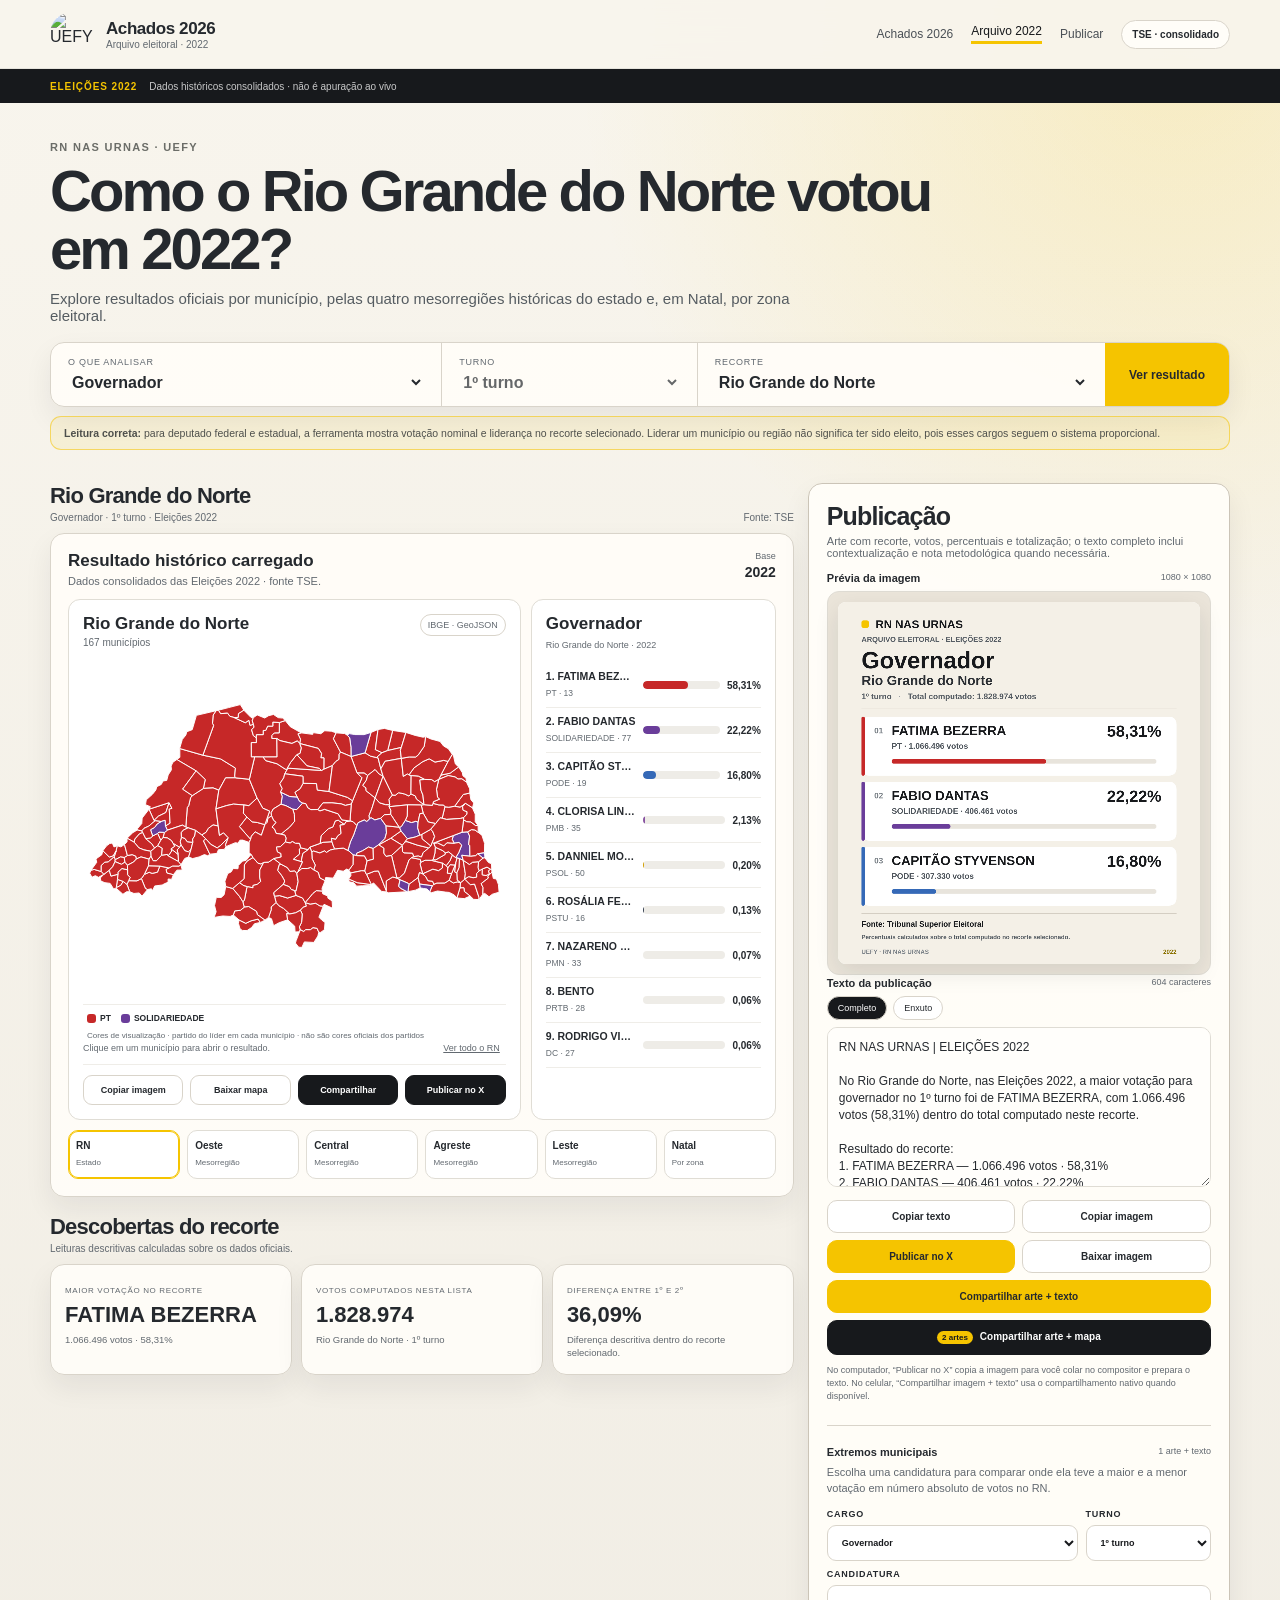
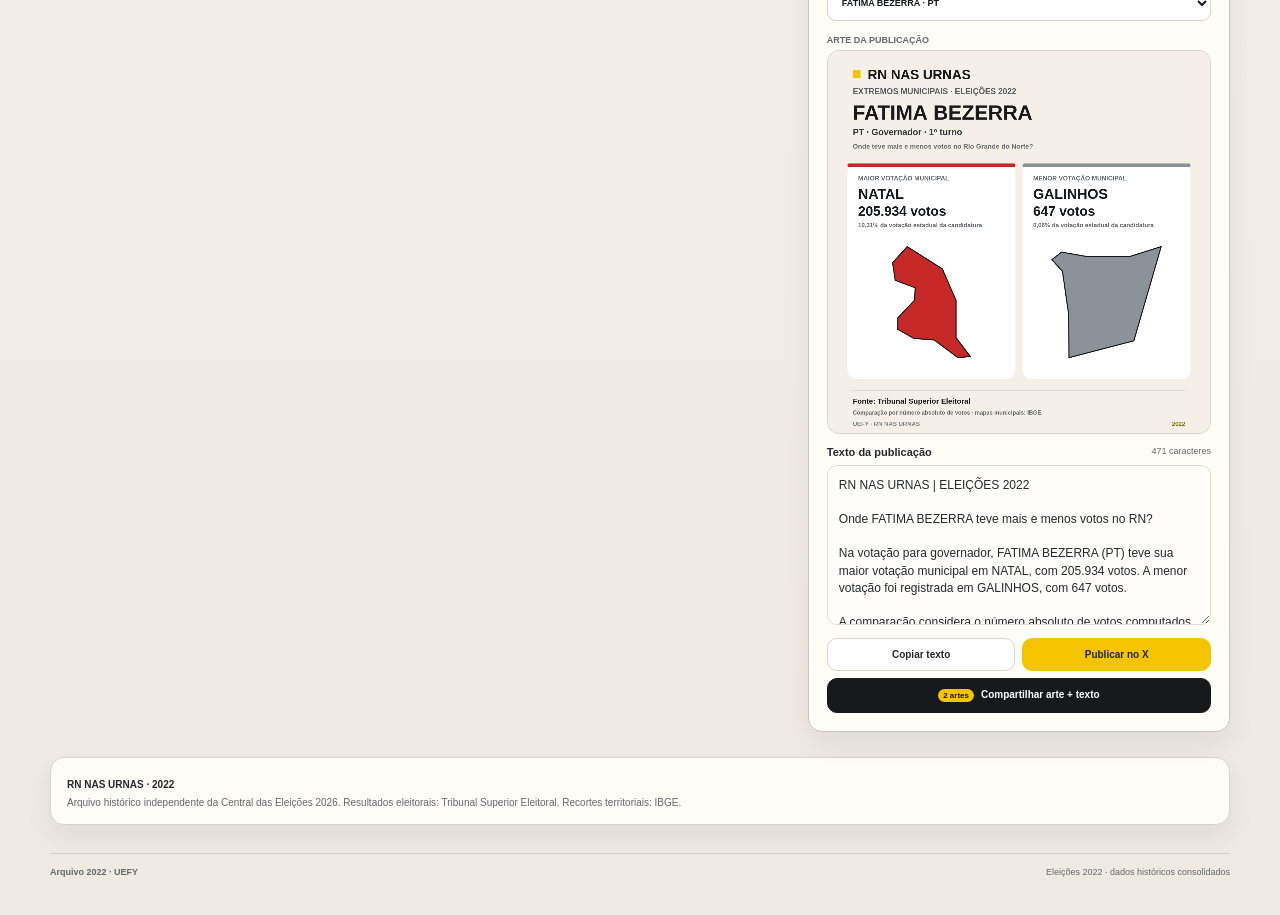
==== arquivo-2022.html @ 1b84d4f1 "feat: preserva RN nas Urnas como arquivo histórico 2022" ====
<!doctype html><html lang="pt-BR"><head><meta charset="utf-8"><meta name="viewport" content="width=device-width,initial-scale=1,viewport-fit=cover"><meta name="theme-color" content="#f5c400"><title>Arquivo 2022 · Achados 2026 | UEFY</title><link rel="stylesheet" href="rn2022-ui.css?v=20261003-22"></head><body>
<header class="topbar"><div class="wrap topbar-inner"><div class="brand"><img class="brandmark" src="https://uefyerryeni.github.io/uefyerryeni-logo.png" alt="UEFY"><div class="brandtext"><strong>Achados 2026</strong><span>Arquivo eleitoral · 2022</span></div></div><nav class="nav"><a href="index.html">Achados 2026</a><a class="active" href="#explorar">Arquivo 2022</a><a href="#publicacao">Publicar</a><span class="official">TSE · consolidado</span></nav></div></header>
<div class="archive-strip"><div class="wrap"><b>ELEIÇÕES 2022</b><span>Dados históricos consolidados · não é apuração ao vivo</span></div></div>
<main><section class="hero"><div class="wrap"><div class="eyebrow">RN NAS URNAS · UEFY</div><h1>Como o Rio Grande do Norte votou em 2022?</h1><p>Explore resultados oficiais por município, pelas quatro mesorregiões históricas do estado e, em Natal, por zona eleitoral.</p>
<div class="toolbar card" id="explorar"><label class="field"><span>O que analisar</span><select id="officeSelect"><option value="gov">Governador</option><option value="sen">Senador</option><option value="depf">Deputado federal</option><option value="depe">Deputado estadual</option><option value="pres">Presidente</option><option value="party">Partidos</option></select></label><label class="field"><span>Turno</span><select id="roundSelect"><option value="1">1º turno</option><option value="2">2º turno</option></select></label><label class="field"><span>Recorte</span><select id="scopeSelect"><option value="state">Rio Grande do Norte</option><option value="meso">Mesorregião</option><option value="municipality">Município</option><option value="natalzone">Natal · zona eleitoral</option></select></label><button class="go" id="applyBtn">Ver resultado</button></div>
<div class="subfilters card" id="subfilters"><label id="mesoField" hidden><span>Mesorregião</span><select id="mesoSelect"><option>Oeste Potiguar</option><option>Central Potiguar</option><option>Agreste Potiguar</option><option>Leste Potiguar</option></select></label><label id="munField" hidden><span>Município</span><input id="municipalityInput" list="municipios" placeholder="Busque um município"></label><label id="zoneField" hidden><span>Zona eleitoral de Natal</span><select id="zoneSelect"></select></label><label id="partyField" hidden><span>Partidos em</span><select id="partyOfficeSelect"><option value="Senador">Senado</option><option value="Deputado Federal">Deputado federal</option><option value="Deputado Estadual">Deputado estadual</option></select></label></div>
<div class="notice"><b>Leitura correta:</b> para deputado federal e estadual, a ferramenta mostra votação nominal e liderança no recorte selecionado. Liderar um município ou região não significa ter sido eleito, pois esses cargos seguem o sistema proporcional.</div></div></section>
<section class="wrap main-grid"><div class="analysis"><div class="section-head"><div><h2 id="viewTitle">Rio Grande do Norte</h2><span id="viewSubtitle">Governador · 1º turno · Eleições 2022</span></div><span class="sourcehint">Fonte: TSE</span></div>
<section class="card status-card"><div class="status-top"><div><strong id="statusTitle">Carregando dados históricos</strong><p id="statusText">Preparando a base oficial das Eleições 2022.</p></div><div class="updated">Base<strong>2022</strong></div></div>
<div class="map-result-grid"><article class="map-card"><div class="map-title"><div><h3>Rio Grande do Norte</h3><p>167 municípios</p></div><span>IBGE · GeoJSON</span></div><svg id="rnMap" viewBox="0 0 760 560" aria-label="Mapa dos municípios do Rio Grande do Norte"></svg><div class="map-foot"><span id="mapHint">Clique em um município para abrir o resultado.</span><button id="clearMap">Ver todo o RN</button></div>
  <div class="map-share-actions" id="mapShareActions">
    <button class="map-share-btn" id="copyMapImage">Copiar imagem</button>
    <button class="map-share-btn" id="downloadMap">Baixar mapa</button>
    <button class="map-share-btn primary" id="shareMap">Compartilhar</button>
    <button class="map-share-btn primary" id="openMapX">Publicar no X</button>
  </div>
  <canvas id="mapShareCanvas" width="1080" height="1080" hidden></canvas></article>
<article class="result-panel"><div class="result-head"><div><h3 id="resultTitle">Resultado</h3><small id="resultMeta">Eleições 2022</small></div></div><div id="resultRows" class="result-rows"><div class="empty">Carregando a base oficial…</div></div></article></div>
<div class="territory-bar"><button data-scope="state" class="active"><b>RN</b><span>Estado</span></button><button data-meso="Oeste Potiguar"><b>Oeste</b><span>Mesorregião</span></button><button data-meso="Central Potiguar"><b>Central</b><span>Mesorregião</span></button><button data-meso="Agreste Potiguar"><b>Agreste</b><span>Mesorregião</span></button><button data-meso="Leste Potiguar"><b>Leste</b><span>Mesorregião</span></button><button data-scope="natalzone"><b>Natal</b><span>Por zona</span></button></div></section>
<section class="insights"><div class="section-head"><div><h2>Descobertas do recorte</h2><span>Leituras descritivas calculadas sobre os dados oficiais.</span></div></div><div class="insight-grid" id="insights"><article class="card"><span>AGUARDANDO BASE</span><strong>—</strong><p>Os destaques aparecerão após a validação dos dados.</p></article></div></section></div>
<aside class="card publisher" id="publicacao"><h2>Publicação</h2><p class="sub">Arte com recorte, votos, percentuais e totalização; o texto completo inclui contextualização e nota metodológica quando necessária.</p><div class="block-title"><span>Prévia da imagem</span><span>1080 × 1080</span></div><div class="canvas-box"><canvas id="shareCanvas" width="1080" height="1080"></canvas></div><div class="block-title text-title"><span>Texto da publicação</span><span id="charCount">0 caracteres</span></div><div class="text-mode-switch"><button class="active" data-mode="full">Completo</button><button data-mode="compact">Enxuto</button></div><textarea id="postText"></textarea><div class="actions"><button class="btn" id="copyText">Copiar texto</button><button class="btn" id="copyImage">Copiar imagem</button><button class="btn primary" id="openX">Publicar no X</button><button class="btn" id="downloadImage">Baixar imagem</button><button class="btn primary full" id="shareBundle">Compartilhar arte + texto</button><button class="btn dual-share full" id="shareBoth">Compartilhar arte + mapa</button></div><p class="share-note">No computador, “Publicar no X” copia a imagem para você colar no compositor e prepara o texto. No celular, “Compartilhar imagem + texto” usa o compartilhamento nativo quando disponível.</p><section class="extreme-tool" id="extremeTool" hidden><div class="block-title"><span>Extremos municipais</span><span>1 arte + texto</span></div><p class="extreme-help">Escolha uma candidatura para comparar onde ela teve a maior e a menor votação em número absoluto de votos no RN.</p><div class="extreme-quick-controls"><label class="extreme-label">Cargo<select id="extremeOffice"><option value="gov">Governador</option><option value="sen">Senador</option><option value="depf">Deputado federal</option><option value="depe">Deputado estadual</option><option value="pres">Presidente</option></select></label><label class="extreme-label">Turno<select id="extremeRound"><option value="1">1º turno</option><option value="2">2º turno</option></select></label></div><label class="extreme-label">Candidatura<select id="extremeCandidate"></select></label><div class="extreme-previews single"><div><small>Arte da publicação</small><canvas id="extremeDataCanvas" width="1080" height="1080"></canvas></div></div><div class="block-title text-title"><span>Texto da publicação</span><span id="extremeCharCount">0 caracteres</span></div><textarea id="extremePostText"></textarea><div class="actions"><button class="btn" id="copyExtremeText">Copiar texto</button><button class="btn primary" id="openExtremeX">Publicar no X</button><button class="btn dual-share full" id="shareExtremes">Compartilhar arte + texto</button></div></section></aside></section>
<section class="wrap about" id="sobre"><div class="card"><b>RN NAS URNAS · 2022</b><p>Arquivo histórico independente da Central das Eleições 2026. Resultados eleitorais: Tribunal Superior Eleitoral. Recortes territoriais: IBGE.</p></div></section>
<datalist id="municipios"></datalist></main><footer class="foot"><div class="wrap footline"><strong>Arquivo 2022 · UEFY</strong><span>Eleições 2022 · dados históricos consolidados</span></div></footer><nav class="mobile-dock"><a href="#explorar">Filtros</a><a href="#extremeTool" id="mobileExtremeLink">Extremos</a><a href="#publicacao">Publicar</a><a href="#sobre">Sobre</a></nav><button class="to-top" id="toTop">↑</button><script>window.__rn2022Booted=false;setTimeout(()=>{if(!window.__rn2022Booted){const t=document.getElementById("statusTitle"),p=document.getElementById("statusText");if(t)t.textContent="Tentando carregamento alternativo";if(p)p.textContent="Um bloqueador do navegador pode ter impedido o arquivo principal. Tentando rota alternativa.";const s=document.createElement("script");s.src="app.js?v=20261003-22";document.body.appendChild(s)}},3000);</script><script src="rn2022-core.js?v=20261003-22" onerror="this.onerror=null;this.src='app.js?v=20261003-22'"></script></body></html>
---- rn2022-ui.css ----
:root{--yellow:#f5c400;--ink:#17191c;--text:#25292e;--muted:#626970;--bg:#eeeae1;--surface:#fffdf8;--soft:#f6f2e9;--rule:#d9d4ca;--shadow:0 12px 28px rgba(25,31,38,.07);--radius:14px}*{box-sizing:border-box}html{scroll-behavior:smooth}body{margin:0;font-family:Inter,ui-sans-serif,-apple-system,BlinkMacSystemFont,"Segoe UI",Roboto,Arial,sans-serif;color:var(--text);background:radial-gradient(circle at 92% 2%,rgba(245,196,0,.18),transparent 22%),linear-gradient(180deg,#f8f5ed 0%,#eeeae1 100%)}button,select,input,textarea{font:inherit;color:inherit}button{cursor:pointer}.wrap{width:min(1180px,calc(100% - 32px));margin:auto}.card{background:rgba(255,253,248,.96);border:1px solid var(--rule);border-radius:var(--radius);box-shadow:var(--shadow)}.topbar{position:sticky;top:0;z-index:50;background:rgba(248,245,237,.92);backdrop-filter:blur(18px);border-bottom:1px solid rgba(23,25,28,.08)}.topbar-inner{height:68px;display:flex;align-items:center;gap:18px}.brand{display:flex;align-items:center;gap:12px}.brandmark{width:44px;height:44px;border-radius:50%;object-fit:cover}.brandtext strong{display:block;font-size:17px;letter-spacing:-.025em}.brandtext span{display:block;font-size:10px;color:var(--muted)}.nav{margin-left:auto;display:flex;align-items:center;gap:18px}.nav a{font-size:12px;color:#4b5056;text-decoration:none}.nav a.active{color:var(--ink);box-shadow:inset 0 -3px 0 var(--yellow);padding-bottom:6px}.official{font-size:10px;font-weight:700;border:1px solid var(--rule);background:var(--surface);border-radius:999px;padding:8px 10px}.archive-strip{background:var(--ink);color:#fff}.archive-strip .wrap{min-height:34px;display:flex;align-items:center;gap:12px;font-size:10px}.archive-strip b{color:var(--yellow);letter-spacing:.09em}.archive-strip span{opacity:.76}.hero{padding:38px 0 16px}.eyebrow{font-size:11px;color:#6b6d68;font-weight:700;letter-spacing:.12em}.hero h1{font-size:clamp(36px,5vw,58px);line-height:1;letter-spacing:-.05em;margin:9px 0 12px;max-width:920px;font-weight:650}.hero>div>p{font-size:15px;color:#555c61;max-width:780px;margin:0}.toolbar{display:grid;grid-template-columns:1.1fr .72fr 1.15fr auto;margin-top:18px;overflow:hidden}.field{padding:14px 17px}.field+.field{border-left:1px solid var(--rule)}.field span,.subfilters label span{display:block;font-size:9px;text-transform:uppercase;letter-spacing:.08em;color:var(--muted);margin-bottom:6px}.field select,.subfilters select,.subfilters input{width:100%;border:0;background:transparent;outline:0;font-weight:650}.go{border:0;background:var(--yellow);padding:0 24px;font-size:12px;font-weight:750}.subfilters{display:flex;margin-top:8px;overflow:hidden;box-shadow:none}.subfilters:empty{display:none}.subfilters label{flex:1;padding:12px 17px}.subfilters label+label{border-left:1px solid var(--rule)}.notice{margin-top:9px;border:1px solid rgba(245,196,0,.55);background:rgba(245,196,0,.09);border-radius:11px;padding:10px 13px;font-size:10.5px;color:#4e504c}.main-grid{display:grid;grid-template-columns:minmax(0,1.48fr) minmax(365px,.84fr);gap:14px;padding:17px 0}.section-head{display:flex;justify-content:space-between;align-items:end;margin-bottom:10px}.section-head h2{font-size:22px;margin:0;letter-spacing:-.035em}.section-head span{display:block;font-size:10px;color:var(--muted);margin-top:3px}.sourcehint{font-size:10px!important}.status-card{padding:17px}.status-top{display:flex;justify-content:space-between;gap:16px;margin-bottom:12px}.status-top strong{font-size:17px}.status-top p{margin:4px 0 0;color:var(--muted);font-size:11px}.updated{text-align:right;font-size:9px;color:var(--muted)}.updated strong{display:block;font-size:14px;color:var(--text);margin-top:3px}.map-result-grid{display:grid;grid-template-columns:minmax(0,1.3fr) minmax(245px,.7fr);gap:10px}.map-card,.result-panel{border:1px solid #e0ddd5;border-radius:12px;background:#fff;padding:14px}.map-title{display:flex;justify-content:space-between;gap:10px}.map-title h3{margin:0;font-size:17px}.map-title p{margin:3px 0 0;font-size:10px;color:var(--muted)}.map-title>span{font-size:9px;border:1px solid var(--rule);border-radius:999px;padding:5px 7px;height:max-content;color:var(--muted)}#rnMap{width:100%;height:350px;display:block;margin:3px 0}.rn-mun{fill:#f5c400;stroke:#fff;stroke-width:1;vector-effect:non-scaling-stroke;cursor:pointer;transition:.14s}.rn-mun:hover{filter:brightness(.92)}.rn-mun.active{fill:#17191c;stroke:#f5c400;stroke-width:2}.rn-mun.dim{opacity:.16;pointer-events:none}.map-foot{display:flex;justify-content:space-between;gap:10px;align-items:center;font-size:9px;color:var(--muted)}.map-foot button{border:0;background:transparent;font-size:9px;text-decoration:underline}.result-head h3{margin:0;font-size:17px}.result-head small{font-size:9px;color:var(--muted)}.result-rows{margin-top:11px}.result-row{display:grid;grid-template-columns:minmax(90px,1fr) 1fr auto;gap:7px;align-items:center;padding:7px 0;border-bottom:1px solid #efede8}.result-row .who{min-width:0}.result-row .who b{display:block;font-size:10.5px;white-space:nowrap;overflow:hidden;text-overflow:ellipsis}.result-row .who small{font-size:8.5px;color:var(--muted)}.result-row .bar{height:8px;border-radius:99px;background:#eeece7;overflow:hidden}.result-row .bar i{display:block;height:100%;background:#9ca5ac;border-radius:99px}.result-row .pct{font-size:10px;font-weight:750}.empty{font-size:11px;color:var(--muted);padding:20px 0}.territory-bar{display:grid;grid-template-columns:repeat(6,1fr);gap:7px;margin-top:10px}.territory-bar button{border:1px solid #e0ddd5;background:#fff;border-radius:10px;padding:9px 7px;text-align:left}.territory-bar button.active{border-color:var(--yellow);box-shadow:inset 0 0 0 1px var(--yellow)}.territory-bar b{display:block;font-size:10px}.territory-bar span{font-size:8px;color:var(--muted)}.publisher{padding:18px;position:sticky;top:84px;height:max-content}.publisher h2{margin:0;font-size:25px;letter-spacing:-.035em}.sub{font-size:11px;color:var(--muted);margin:4px 0 13px}.block-title{display:flex;justify-content:space-between;font-size:11px;font-weight:650;margin-bottom:7px}.block-title span:last-child{font-size:9px;color:var(--muted);font-weight:500}.canvas-box{border:1px solid #dfdcd4;border-radius:12px;background:#f8f5ee;padding:9px}.canvas-box canvas{display:block;width:100%;height:auto;border-radius:8px;background:#fff}.text-title{margin-top:11px}.text-mode-switch{display:flex;gap:6px;margin-bottom:7px}.text-mode-switch button{border:1px solid var(--rule);background:#fff;border-radius:999px;padding:6px 10px;font-size:9px}.text-mode-switch button.active{background:var(--ink);color:#fff}textarea{width:100%;min-height:160px;resize:vertical;border:1px solid #dfdcd4;border-radius:10px;background:#fff;padding:11px;font-size:12px;line-height:1.42;outline:0}.actions{display:grid;grid-template-columns:1fr 1fr;gap:7px;margin-top:9px}.btn{border:1px solid var(--rule);background:#fff;padding:10px;border-radius:10px;font-size:10px;font-weight:650}.btn.primary{background:var(--yellow);border-color:var(--yellow)}.btn.full{grid-column:1/-1}.share-note{font-size:9px;line-height:1.45;color:var(--muted)}.insights{margin-top:17px}.insight-grid{display:grid;grid-template-columns:repeat(3,1fr);gap:9px}.insight-grid article{padding:14px}.insight-grid span{font-size:8px;letter-spacing:.08em;color:var(--muted)}.insight-grid strong{display:block;font-size:22px;margin:5px 0}.insight-grid p{font-size:9.5px;color:var(--muted);margin:0;line-height:1.4}.about{padding:8px 0 20px}.about .card{padding:16px}.about b{font-size:10px}.about p{font-size:10px;color:var(--muted);margin:5px 0 0}.foot{padding:8px 0 38px}.footline{border-top:1px solid rgba(23,25,28,.12);padding-top:13px;display:flex;justify-content:space-between;font-size:9px;color:var(--muted)}.mobile-dock{display:none}.to-top{position:fixed;right:14px;bottom:16px;width:44px;height:44px;border:1px solid #0002;border-radius:50%;background:var(--yellow);opacity:0;pointer-events:none}.to-top.show{opacity:1;pointer-events:auto}
@media(max-width:980px){.main-grid{grid-template-columns:1fr}.publisher{position:static}.insight-grid{grid-template-columns:repeat(3,1fr)}}@media(max-width:760px){.wrap{width:calc(100% - 18px)}.nav a{display:none}.hero{padding-top:27px}.hero h1{font-size:36px}.toolbar{grid-template-columns:1fr 1fr}.go{min-height:52px;grid-column:1/-1}.map-result-grid{grid-template-columns:1fr}.territory-bar{grid-template-columns:repeat(3,1fr)}#rnMap{height:390px}.mobile-dock{position:fixed;z-index:45;left:8px;right:8px;bottom:8px;display:grid;grid-template-columns:repeat(3,1fr);background:rgba(23,25,28,.94);border-radius:14px;padding:5px}.mobile-dock a{color:#fff;text-decoration:none;text-align:center;padding:9px;font-size:9px}.mobile-dock a.active{background:var(--yellow);color:#17191c;border-radius:10px}.to-top{bottom:62px}.foot{padding-bottom:72px}}@media(max-width:520px){.wrap{width:calc(100% - 14px)}.brandtext strong{font-size:15px}.official{display:none}.archive-strip .wrap{justify-content:center}.archive-strip span{display:none}.hero h1{font-size:31px}.hero>div>p{font-size:12.5px}.toolbar{grid-template-columns:1fr}.field+.field{border-left:0;border-top:1px solid var(--rule)}.subfilters{display:block}.subfilters label+label{border-left:0;border-top:1px solid var(--rule)}.main-grid{padding-top:10px}.status-card{padding:9px}.map-card,.result-panel{padding:10px}#rnMap{height:340px}.territory-bar{grid-template-columns:repeat(2,1fr)}.insight-grid{grid-template-columns:1fr}.actions{grid-template-columns:1fr}.btn.full{grid-column:auto}.publisher{padding:13px}.footline{display:block}.footline span{display:block;margin-top:5px}}
.map-legend{display:flex;flex-wrap:wrap;gap:6px 10px;align-items:center;padding:8px 4px 2px;border-top:1px solid #efede8}.map-legend span{display:inline-flex;align-items:center;gap:4px;font-size:8.5px;font-weight:650}.map-legend i{width:9px;height:9px;border-radius:3px;display:inline-block}.map-legend small{width:100%;font-size:8px;color:var(--muted);margin-top:2px}.rn-mun.active{stroke:#17191c!important;stroke-width:3!important;filter:brightness(.94)}

[hidden]{display:none!important}#subfilters[hidden]{display:none!important}.map-legend{max-height:84px;overflow:auto}.result-row .bar i{transition:width .2s ease}

.publisher{border-color:#cbc4b7}.canvas-box{background:#ebe5da;padding:10px}.canvas-box canvas{box-shadow:0 8px 24px rgba(23,25,28,.10)}
.publisher .block-title{margin-top:2px}.publisher textarea{background:#fffefb}
@media(max-width:520px){.publisher h2{font-size:22px}.canvas-box{padding:6px}}

.map-share-actions{display:grid;grid-template-columns:repeat(4,minmax(0,1fr));gap:7px;margin-top:10px;padding-top:10px;border-top:1px solid #efede8}
.map-share-btn{border:1px solid var(--rule);background:#fff;border-radius:9px;padding:9px 8px;font-size:9px;font-weight:700}
.map-share-btn.primary{background:var(--ink);border-color:var(--ink);color:#fff}
.map-share-btn:hover{transform:translateY(-1px)}
@media(max-width:620px){.map-share-actions{grid-template-columns:1fr 1fr}.map-share-btn{font-size:10px;padding:11px 8px}}

.dual-share{background:var(--ink);border-color:var(--ink);color:#fff;position:relative}
.dual-share:before{content:"2 artes";display:inline-block;margin-right:7px;padding:2px 5px;border-radius:999px;background:var(--yellow);color:var(--ink);font-size:8px;font-weight:800}

.extreme-tool{margin-top:22px;padding-top:18px;border-top:1px solid var(--rule)}
.extreme-tool[hidden]{display:none}
.extreme-help{margin:7px 0 12px;color:var(--muted);font-size:11px;line-height:1.45}
.extreme-label{display:grid;gap:6px;font-size:9px;font-weight:800;text-transform:uppercase;letter-spacing:.08em}
.extreme-label select{width:100%;border:1px solid var(--rule);background:#fff;color:var(--ink);border-radius:9px;padding:11px 10px;font:700 11px inherit;text-transform:none;letter-spacing:0}
.extreme-previews{display:grid;grid-template-columns:1fr 1fr;gap:10px;margin:14px 0 12px}
.extreme-previews>div{min-width:0}
.extreme-previews small{display:block;margin-bottom:5px;color:var(--muted);font-size:9px;font-weight:800;text-transform:uppercase}
.extreme-previews canvas{display:block;width:100%;height:auto;border:1px solid var(--rule);border-radius:12px;background:#f4f0e7}
@media(max-width:620px){.extreme-previews{grid-template-columns:1fr}.extreme-help{font-size:12px}.extreme-label{font-size:10px}}

.extreme-previews.single{grid-template-columns:1fr}

.extreme-quick-controls{display:grid;grid-template-columns:2fr 1fr;gap:8px;margin:10px 0 8px}
#extremeTool{scroll-margin-top:78px}
@media(max-width:620px){
  .mobile-dock{grid-template-columns:repeat(4,1fr)}
  .mobile-dock a{font-size:9px}
  .extreme-quick-controls{position:sticky;top:8px;z-index:12;padding:8px;background:rgba(255,253,248,.96);border:1px solid var(--rule);border-radius:12px;box-shadow:0 8px 20px rgba(23,25,28,.08)}
  #extremeTool{scroll-margin-top:8px}
}
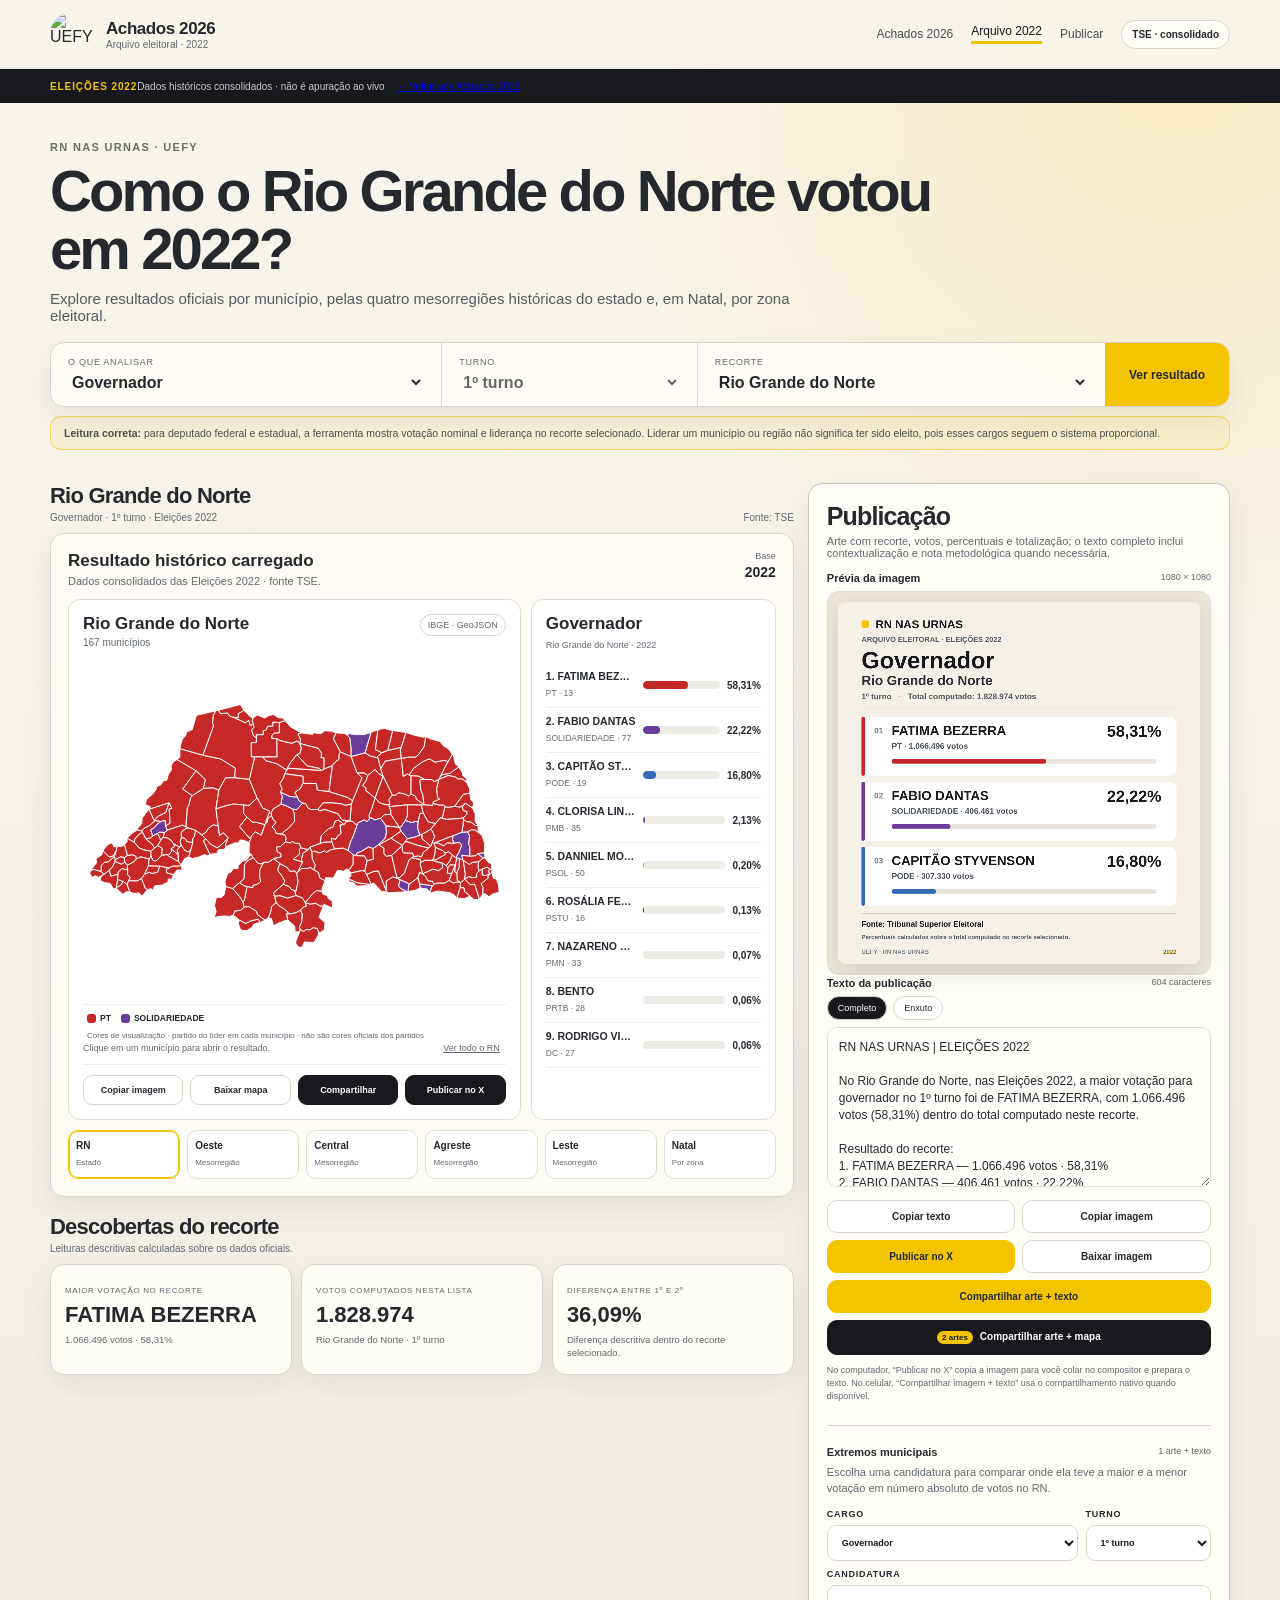
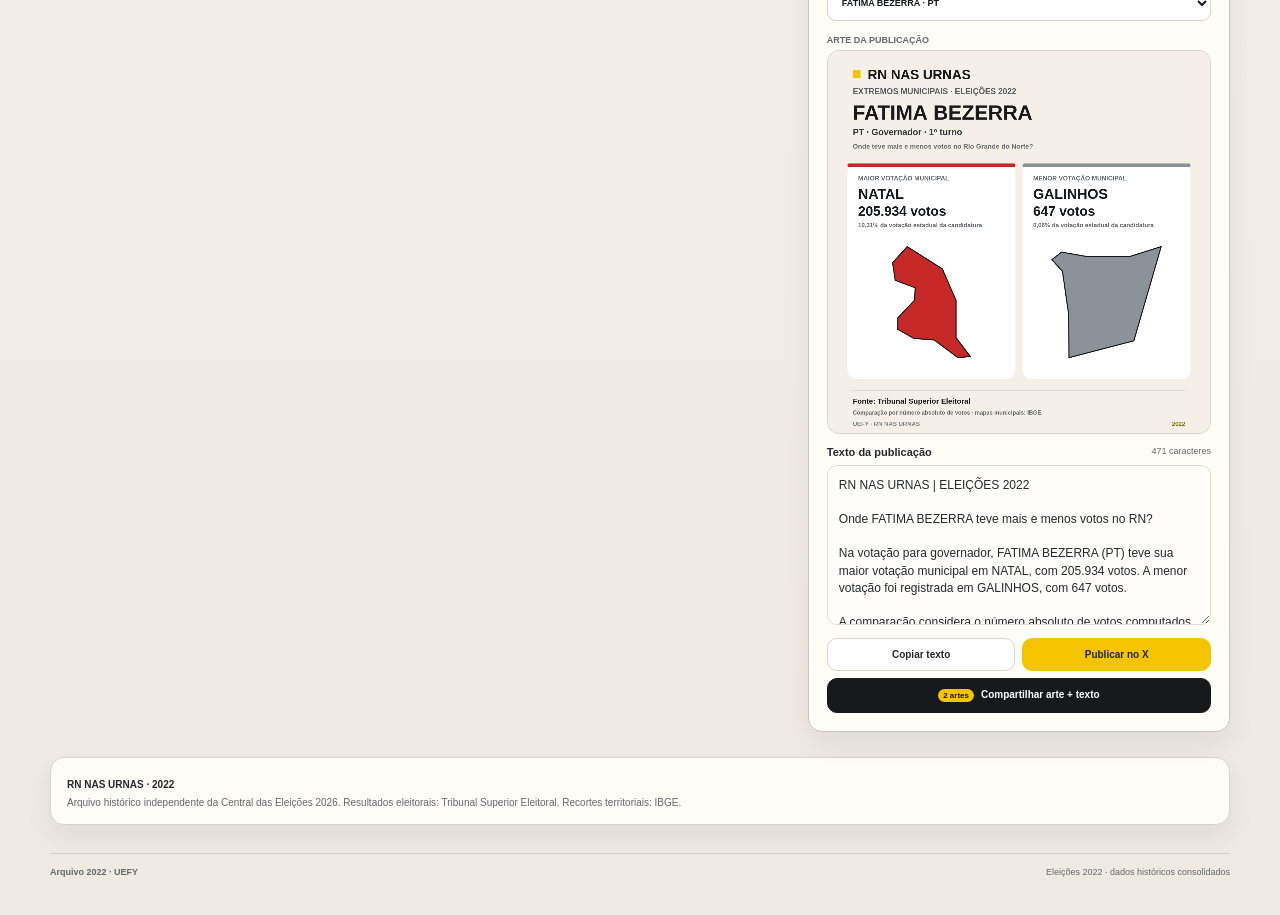
==== commit 49e0f16c: "fix: reforça retorno do Arquivo 2022 aos Achados 2026" ====
--- a/arquivo-2022.html
+++ b/arquivo-2022.html
@@ -1,6 +1,6 @@
 <!doctype html><html lang="pt-BR"><head><meta charset="utf-8"><meta name="viewport" content="width=device-width,initial-scale=1,viewport-fit=cover"><meta name="theme-color" content="#f5c400"><title>Arquivo 2022 · Achados 2026 | UEFY</title><link rel="stylesheet" href="rn2022-ui.css?v=20261003-22"></head><body>
 <header class="topbar"><div class="wrap topbar-inner"><div class="brand"><img class="brandmark" src="https://uefyerryeni.github.io/uefyerryeni-logo.png" alt="UEFY"><div class="brandtext"><strong>Achados 2026</strong><span>Arquivo eleitoral · 2022</span></div></div><nav class="nav"><a href="index.html">Achados 2026</a><a class="active" href="#explorar">Arquivo 2022</a><a href="#publicacao">Publicar</a><span class="official">TSE · consolidado</span></nav></div></header>
-<div class="archive-strip"><div class="wrap"><b>ELEIÇÕES 2022</b><span>Dados históricos consolidados · não é apuração ao vivo</span></div></div>
+<div class="archive-strip"><div class="wrap"><div><b>ELEIÇÕES 2022</b><span>Dados históricos consolidados · não é apuração ao vivo</span></div><a class="back-achados" href="index.html">← Voltar aos Achados 2026</a></div></div>
 <main><section class="hero"><div class="wrap"><div class="eyebrow">RN NAS URNAS · UEFY</div><h1>Como o Rio Grande do Norte votou em 2022?</h1><p>Explore resultados oficiais por município, pelas quatro mesorregiões históricas do estado e, em Natal, por zona eleitoral.</p>
 <div class="toolbar card" id="explorar"><label class="field"><span>O que analisar</span><select id="officeSelect"><option value="gov">Governador</option><option value="sen">Senador</option><option value="depf">Deputado federal</option><option value="depe">Deputado estadual</option><option value="pres">Presidente</option><option value="party">Partidos</option></select></label><label class="field"><span>Turno</span><select id="roundSelect"><option value="1">1º turno</option><option value="2">2º turno</option></select></label><label class="field"><span>Recorte</span><select id="scopeSelect"><option value="state">Rio Grande do Norte</option><option value="meso">Mesorregião</option><option value="municipality">Município</option><option value="natalzone">Natal · zona eleitoral</option></select></label><button class="go" id="applyBtn">Ver resultado</button></div>
 <div class="subfilters card" id="subfilters"><label id="mesoField" hidden><span>Mesorregião</span><select id="mesoSelect"><option>Oeste Potiguar</option><option>Central Potiguar</option><option>Agreste Potiguar</option><option>Leste Potiguar</option></select></label><label id="munField" hidden><span>Município</span><input id="municipalityInput" list="municipios" placeholder="Busque um município"></label><label id="zoneField" hidden><span>Zona eleitoral de Natal</span><select id="zoneSelect"></select></label><label id="partyField" hidden><span>Partidos em</span><select id="partyOfficeSelect"><option value="Senador">Senado</option><option value="Deputado Federal">Deputado federal</option><option value="Deputado Estadual">Deputado estadual</option></select></label></div>
@@ -20,4 +20,4 @@
 <section class="insights"><div class="section-head"><div><h2>Descobertas do recorte</h2><span>Leituras descritivas calculadas sobre os dados oficiais.</span></div></div><div class="insight-grid" id="insights"><article class="card"><span>AGUARDANDO BASE</span><strong>—</strong><p>Os destaques aparecerão após a validação dos dados.</p></article></div></section></div>
 <aside class="card publisher" id="publicacao"><h2>Publicação</h2><p class="sub">Arte com recorte, votos, percentuais e totalização; o texto completo inclui contextualização e nota metodológica quando necessária.</p><div class="block-title"><span>Prévia da imagem</span><span>1080 × 1080</span></div><div class="canvas-box"><canvas id="shareCanvas" width="1080" height="1080"></canvas></div><div class="block-title text-title"><span>Texto da publicação</span><span id="charCount">0 caracteres</span></div><div class="text-mode-switch"><button class="active" data-mode="full">Completo</button><button data-mode="compact">Enxuto</button></div><textarea id="postText"></textarea><div class="actions"><button class="btn" id="copyText">Copiar texto</button><button class="btn" id="copyImage">Copiar imagem</button><button class="btn primary" id="openX">Publicar no X</button><button class="btn" id="downloadImage">Baixar imagem</button><button class="btn primary full" id="shareBundle">Compartilhar arte + texto</button><button class="btn dual-share full" id="shareBoth">Compartilhar arte + mapa</button></div><p class="share-note">No computador, “Publicar no X” copia a imagem para você colar no compositor e prepara o texto. No celular, “Compartilhar imagem + texto” usa o compartilhamento nativo quando disponível.</p><section class="extreme-tool" id="extremeTool" hidden><div class="block-title"><span>Extremos municipais</span><span>1 arte + texto</span></div><p class="extreme-help">Escolha uma candidatura para comparar onde ela teve a maior e a menor votação em número absoluto de votos no RN.</p><div class="extreme-quick-controls"><label class="extreme-label">Cargo<select id="extremeOffice"><option value="gov">Governador</option><option value="sen">Senador</option><option value="depf">Deputado federal</option><option value="depe">Deputado estadual</option><option value="pres">Presidente</option></select></label><label class="extreme-label">Turno<select id="extremeRound"><option value="1">1º turno</option><option value="2">2º turno</option></select></label></div><label class="extreme-label">Candidatura<select id="extremeCandidate"></select></label><div class="extreme-previews single"><div><small>Arte da publicação</small><canvas id="extremeDataCanvas" width="1080" height="1080"></canvas></div></div><div class="block-title text-title"><span>Texto da publicação</span><span id="extremeCharCount">0 caracteres</span></div><textarea id="extremePostText"></textarea><div class="actions"><button class="btn" id="copyExtremeText">Copiar texto</button><button class="btn primary" id="openExtremeX">Publicar no X</button><button class="btn dual-share full" id="shareExtremes">Compartilhar arte + texto</button></div></section></aside></section>
 <section class="wrap about" id="sobre"><div class="card"><b>RN NAS URNAS · 2022</b><p>Arquivo histórico independente da Central das Eleições 2026. Resultados eleitorais: Tribunal Superior Eleitoral. Recortes territoriais: IBGE.</p></div></section>
-<datalist id="municipios"></datalist></main><footer class="foot"><div class="wrap footline"><strong>Arquivo 2022 · UEFY</strong><span>Eleições 2022 · dados históricos consolidados</span></div></footer><nav class="mobile-dock"><a href="#explorar">Filtros</a><a href="#extremeTool" id="mobileExtremeLink">Extremos</a><a href="#publicacao">Publicar</a><a href="#sobre">Sobre</a></nav><button class="to-top" id="toTop">↑</button><script>window.__rn2022Booted=false;setTimeout(()=>{if(!window.__rn2022Booted){const t=document.getElementById("statusTitle"),p=document.getElementById("statusText");if(t)t.textContent="Tentando carregamento alternativo";if(p)p.textContent="Um bloqueador do navegador pode ter impedido o arquivo principal. Tentando rota alternativa.";const s=document.createElement("script");s.src="app.js?v=20261003-22";document.body.appendChild(s)}},3000);</script><script src="rn2022-core.js?v=20261003-22" onerror="this.onerror=null;this.src='app.js?v=20261003-22'"></script></body></html>+<datalist id="municipios"></datalist></main><footer class="foot"><div class="wrap footline"><strong>Arquivo 2022 · UEFY</strong><span>Eleições 2022 · dados históricos consolidados</span></div></footer><nav class="mobile-dock"><a class="dock-home" href="index.html">← Achados 2026</a><a href="#explorar">Filtros</a><a href="#extremeTool" id="mobileExtremeLink">Extremos</a><a href="#publicacao">Publicar</a></nav><button class="to-top" id="toTop">↑</button><script>window.__rn2022Booted=false;setTimeout(()=>{if(!window.__rn2022Booted){const t=document.getElementById("statusTitle"),p=document.getElementById("statusText");if(t)t.textContent="Tentando carregamento alternativo";if(p)p.textContent="Um bloqueador do navegador pode ter impedido o arquivo principal. Tentando rota alternativa.";const s=document.createElement("script");s.src="app.js?v=20261003-22";document.body.appendChild(s)}},3000);</script><script src="rn2022-core.js?v=20261003-22" onerror="this.onerror=null;this.src='app.js?v=20261003-22'"></script></body></html>
